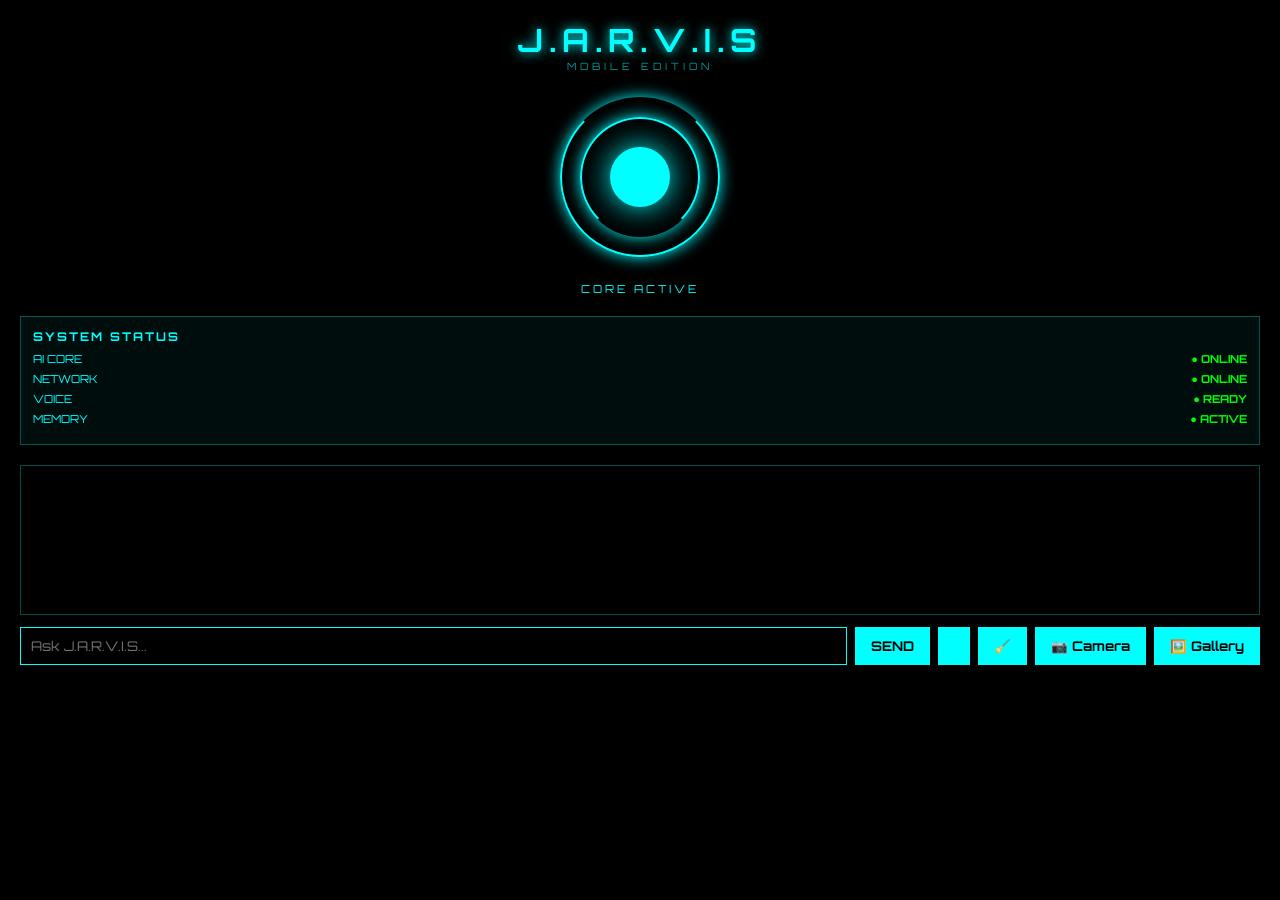
==== index.html @ c867ae98 "Update index.html" ====
<!DOCTYPE html>
<html>
<head>
<meta charset="UTF-8">
<meta name="viewport" content="width=device-width, initial-scale=1">
<title>J.A.R.V.I.S</title>
<link rel="stylesheet" href="style.css">
</head>
<body>
  <header><h1>J.A.R.V.I.S</h1><p>MOBILE EDITION</p></header>

  <div class="core">
    <div class="ring r1"></div>
    <div class="ring r2"></div>
    <div class="center"></div>
  </div>
  <p class="core-text">CORE ACTIVE</p>

  <div class="status">
    <h2>SYSTEM STATUS</h2>
    <div class="row"><span>AI CORE</span><b class="on">● ONLINE</b></div>
    <div class="row"><span>NETWORK</span><b class="on">● ONLINE</b></div>
    <div class="row"><span>VOICE</span><b class="on">● READY</b></div>
    <div class="row"><span>MEMORY</span><b class="on">● ACTIVE</b></div>
  </div>

  <div class="chat" id="chat"></div>
  <div class="input-area">
    <input id="msg" placeholder="Ask J.A.R.V.I.S...">
    <button id="send">SEND</button> <button id="mic-btn"> </button>
    
<button id="clear-btn">🧹</button>

<button type="button" id="cam-btn">📷 Camera</button>
<button type="button" id="gallery-btn">🖼️ Gallery</button>

<input type="file" id="camera-input" accept="image/*" capture="environment" style="display:none">
<input type="file" id="img-input" accept="image/*" style="display:none">


  </div>

  
<script src="script.js?v=3"></script>

</body>
</html>
---- style.css ----
@import url('https://fonts.googleapis.com/css2?family=Orbitron:wght@400;700&display=swap');

*{margin:0;padding:0;box-sizing:border-box;font-family:'Orbitron'}

body{background:#000;color:#0ff;padding:20px}

header{text-align:center}

header h1{letter-spacing:6px;text-shadow:0 0 12px #0ff}

header p{font-size:10px;letter-spacing:4px;opacity:.6}

.core{position:relative;width:160px;height:160px;margin:25px auto}

.ring{position:absolute;border:2px solid #0ff;border-radius:50%;box-shadow:0 0 15px #0ff}

.r1{inset:0;border-top-color:transparent;animation:spin 3s linear infinite}

.r2{inset:20px;border-bottom-color:transparent;animation:spin 2s linear infinite reverse}

.center{position:absolute;inset:50px;background:#0ff;border-radius:50%;box-shadow:0 0 30px #0ff;animation:pulse 1.5s infinite}

@keyframes spin{to{transform:rotate(360deg)}}

@keyframes pulse{50%{opacity:.4}}

.core-text{text-align:center;font-size:11px;letter-spacing:3px}

.status{border:1px solid rgba(0,255,255,.3);background:rgba(0,255,255,.05);padding:12px;margin:20px 0}

.status h2{font-size:12px;letter-spacing:2px;margin-bottom:8px}

.row{display:flex;justify-content:space-between;font-size:11px;margin:6px 0}

.on{color:#0f0}
.off{color:#f00}

.chat{border:1px solid rgba(0,255,255,.3);height:150px;overflow-y:auto;padding:10px;font-size:12px}

.msg{margin:6px 0;padding:6px;border-left:2px solid #0ff;background:rgba(0,255,255,.08)}

.msg.user{border-left-color:#fff}

.input-area{display:flex;gap:8px;margin-top:12px}

input{flex:1;background:#000;color:#0ff;border:1px solid #0ff;padding:10px}

button{background:#0ff;color:#000;border:none;padding:10px 16px;font-weight:bold}
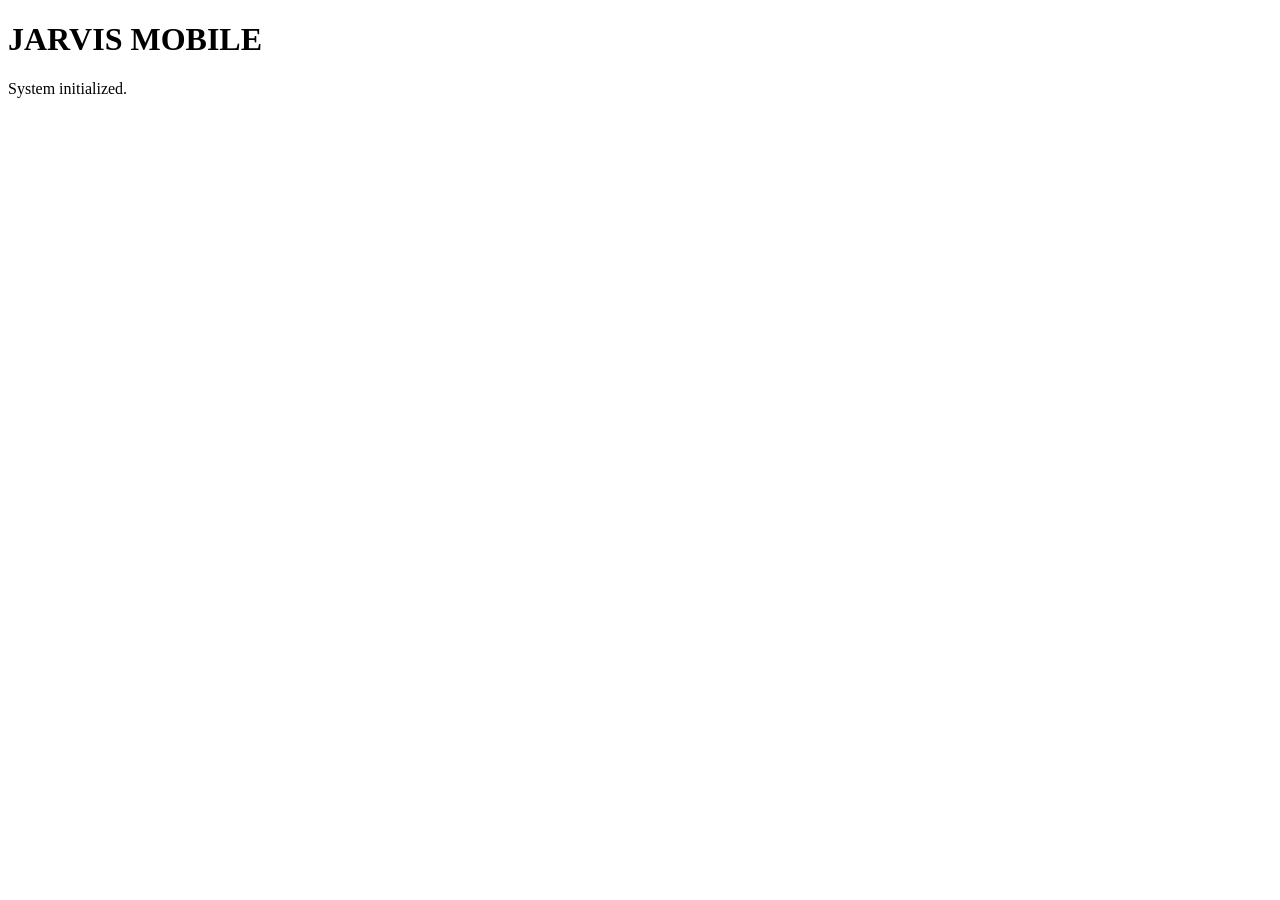
==== commit 86b1ba4b: "Create index.html" ====
--- a/index.html
+++ b/index.html
@@ -1,47 +1,14 @@
 <!DOCTYPE html>
-<html>
+<html lang="en">
 <head>
-<meta charset="UTF-8">
-<meta name="viewport" content="width=device-width, initial-scale=1">
-<title>J.A.R.V.I.S</title>
-<link rel="stylesheet" href="style.css">
+  <meta charset="UTF-8">
+  <meta name="viewport" content="width=device-width, initial-scale=1.0">
+  <title>JARVIS Mobile</title>
 </head>
 <body>
-  <header><h1>J.A.R.V.I.S</h1><p>MOBILE EDITION</p></header>
 
-  <div class="core">
-    <div class="ring r1"></div>
-    <div class="ring r2"></div>
-    <div class="center"></div>
-  </div>
-  <p class="core-text">CORE ACTIVE</p>
-
-  <div class="status">
-    <h2>SYSTEM STATUS</h2>
-    <div class="row"><span>AI CORE</span><b class="on">● ONLINE</b></div>
-    <div class="row"><span>NETWORK</span><b class="on">● ONLINE</b></div>
-    <div class="row"><span>VOICE</span><b class="on">● READY</b></div>
-    <div class="row"><span>MEMORY</span><b class="on">● ACTIVE</b></div>
-  </div>
-
-  <div class="chat" id="chat"></div>
-  <div class="input-area">
-    <input id="msg" placeholder="Ask J.A.R.V.I.S...">
-    <button id="send">SEND</button> <button id="mic-btn"> </button>
-    
-<button id="clear-btn">🧹</button>
-
-<button type="button" id="cam-btn">📷 Camera</button>
-<button type="button" id="gallery-btn">🖼️ Gallery</button>
-
-<input type="file" id="camera-input" accept="image/*" capture="environment" style="display:none">
-<input type="file" id="img-input" accept="image/*" style="display:none">
-
-
-  </div>
-
-  
-<script src="script.js?v=3"></script>
+  <h1>JARVIS MOBILE</h1>
+  <p>System initialized.</p>
 
 </body>
 </html>
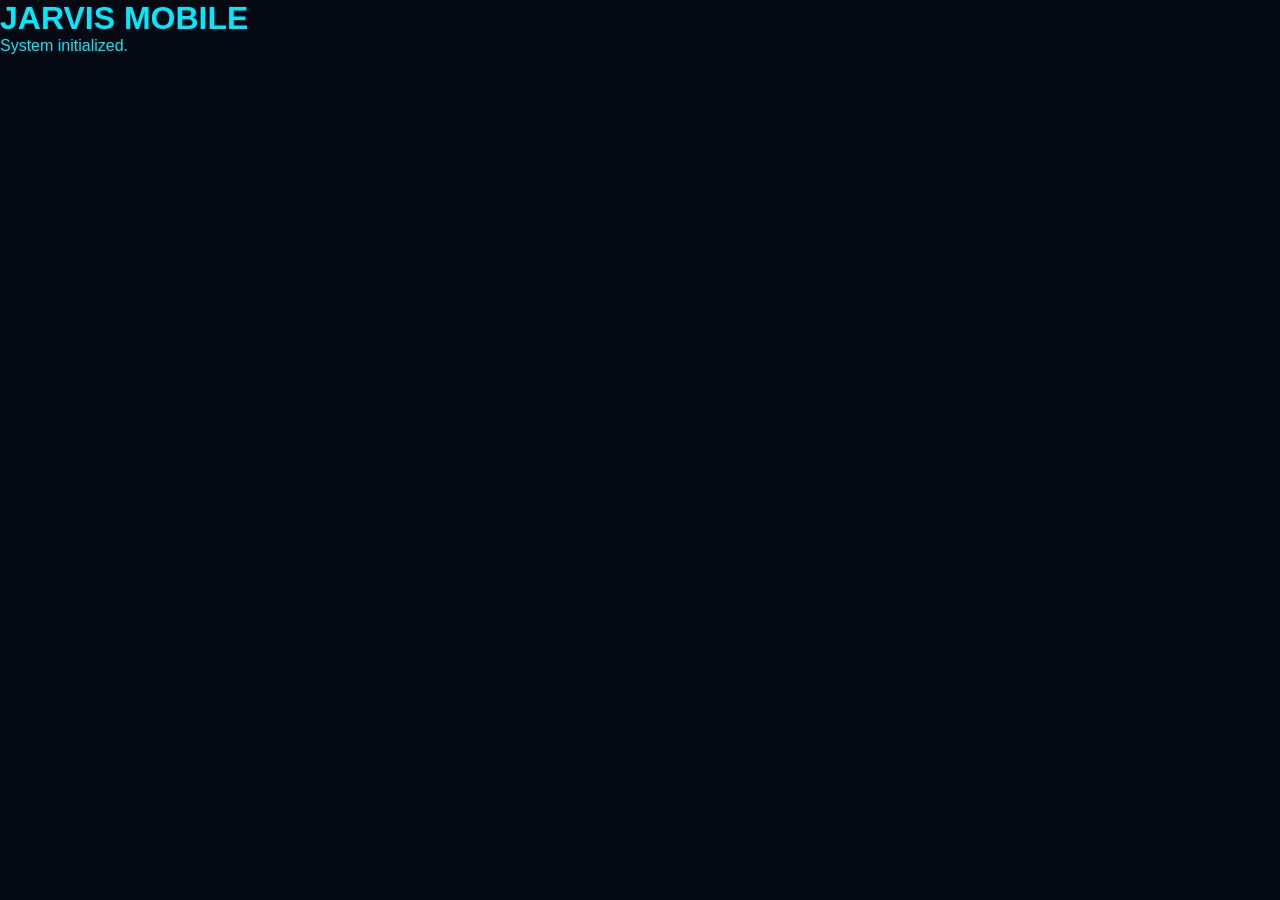
==== commit 9fda8e48: "Update index.html" ====
--- a/index.html
+++ b/index.html
@@ -4,6 +4,7 @@
   <meta charset="UTF-8">
   <meta name="viewport" content="width=device-width, initial-scale=1.0">
   <title>JARVIS Mobile</title>
+  <link rel="stylesheet" href="style.css">
 </head>
 <body>
 
--- a/style.css
+++ b/style.css
@@ -0,0 +1,150 @@
+* {
+  margin: 0;
+  padding: 0;
+  box-sizing: border-box;
+}
+
+body {
+  background: #050a12;
+  color: #00eaff;
+  font-family: Arial, sans-serif;
+  min-height: 100vh;
+  overflow-x: hidden;
+}
+
+.container {
+  width: 100%;
+  padding: 20px;
+}
+
+header {
+  text-align: center;
+  padding: 25px 10px;
+}
+
+header h1 {
+  font-size: 32px;
+  letter-spacing: 6px;
+  text-shadow: 0 0 15px #00eaff;
+}
+
+header p {
+  color: #8baab8;
+  margin-top: 8px;
+  letter-spacing: 3px;
+  font-size: 12px;
+}
+
+.status {
+  display: flex;
+  align-items: center;
+  justify-content: center;
+  gap: 8px;
+  margin-top: 18px;
+  font-size: 12px;
+}
+
+.dot {
+  width: 10px;
+  height: 10px;
+  background: #00ff88;
+  border-radius: 50%;
+  box-shadow: 0 0 12px #00ff88;
+}
+
+.arc {
+  width: 230px;
+  height: 230px;
+  border: 2px solid #00eaff;
+  border-radius: 50%;
+  margin: 35px auto;
+  display: flex;
+  align-items: center;
+  justify-content: center;
+  box-shadow: 0 0 25px #003e58, inset 0 0 25px #003e58;
+}
+
+.arc-inner {
+  width: 190px;
+  height: 190px;
+  border: 1px solid #007c99;
+  border-radius: 50%;
+  display: flex;
+  align-items: center;
+  justify-content: center;
+}
+
+.arc-inner span {
+  font-size: 50px;
+  text-shadow: 0 0 20px #00eaff;
+}
+
+.panel {
+  background: #0b1523;
+  border: 1px solid #123e52;
+  border-radius: 12px;
+  padding: 18px;
+  margin-bottom: 15px;
+}
+
+.panel h2 {
+  font-size: 14px;
+  letter-spacing: 3px;
+  margin-bottom: 15px;
+}
+
+.panel p {
+  color: #9bb8c5;
+  font-size: 14px;
+  line-height: 1.6;
+}
+
+.grid {
+  display: grid;
+  grid-template-columns: 1fr 1fr;
+  gap: 12px;
+}
+
+.card {
+  background: #0b1523;
+  border: 1px solid #123e52;
+  border-radius: 12px;
+  padding: 18px 10px;
+  text-align: center;
+}
+
+.card h3 {
+  font-size: 12px;
+  letter-spacing: 2px;
+  margin-bottom: 10px;
+}
+
+.card p {
+  color: #8baab8;
+  font-size: 12px;
+}
+
+button {
+  background: transparent;
+  color: #00eaff;
+  border: 1px solid #00eaff;
+  padding: 14px;
+  border-radius: 10px;
+  width: 100%;
+  font-size: 14px;
+  letter-spacing: 2px;
+  margin-top: 12px;
+}
+
+button:active {
+  background: #00eaff;
+  color: #050a12;
+}
+
+footer {
+  text-align: center;
+  color: #426577;
+  font-size: 11px;
+  padding: 25px 10px;
+  letter-spacing: 2px;
+}
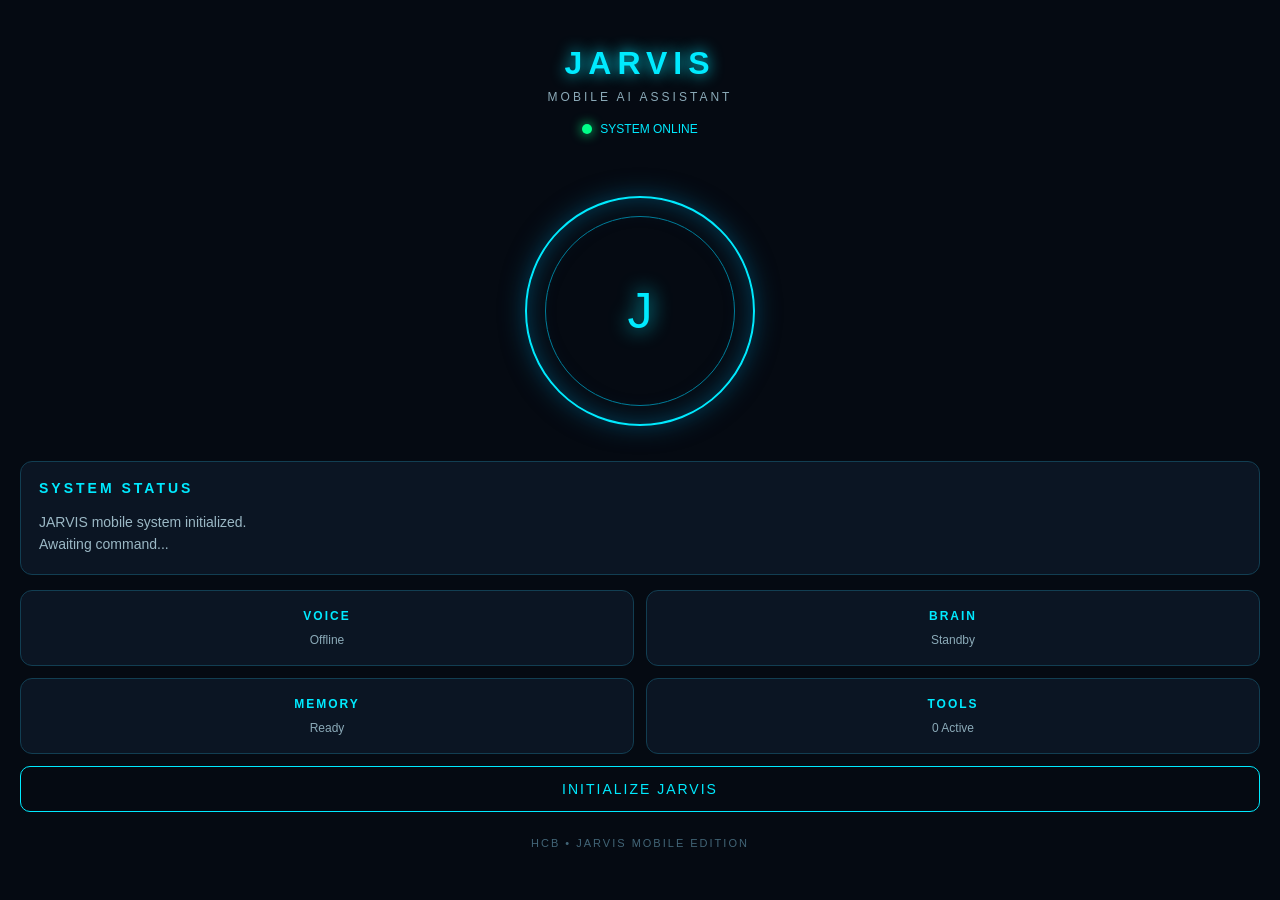
==== commit 2a35a1e1: "Update index.html" ====
--- a/index.html
+++ b/index.html
@@ -8,8 +8,59 @@
 </head>
 <body>
 
-  <h1>JARVIS MOBILE</h1>
-  <p>System initialized.</p>
+  <div class="container">
+
+  <header>
+    <h1>JARVIS</h1>
+    <p>MOBILE AI ASSISTANT</p>
+
+    <div class="status">
+      <div class="dot"></div>
+      <span>SYSTEM ONLINE</span>
+    </div>
+  </header>
+
+  <div class="arc">
+    <div class="arc-inner">
+      <span>J</span>
+    </div>
+  </div>
+
+  <div class="panel">
+    <h2>SYSTEM STATUS</h2>
+    <p>JARVIS mobile system initialized.</p>
+    <p>Awaiting command...</p>
+  </div>
+
+  <div class="grid">
+    <div class="card">
+      <h3>VOICE</h3>
+      <p>Offline</p>
+    </div>
+
+    <div class="card">
+      <h3>BRAIN</h3>
+      <p>Standby</p>
+    </div>
+
+    <div class="card">
+      <h3>MEMORY</h3>
+      <p>Ready</p>
+    </div>
+
+    <div class="card">
+      <h3>TOOLS</h3>
+      <p>0 Active</p>
+    </div>
+  </div>
+
+  <button>INITIALIZE JARVIS</button>
+
+  <footer>
+    HCB • JARVIS MOBILE EDITION
+  </footer>
+
+  </div>
 
 </body>
 </html>
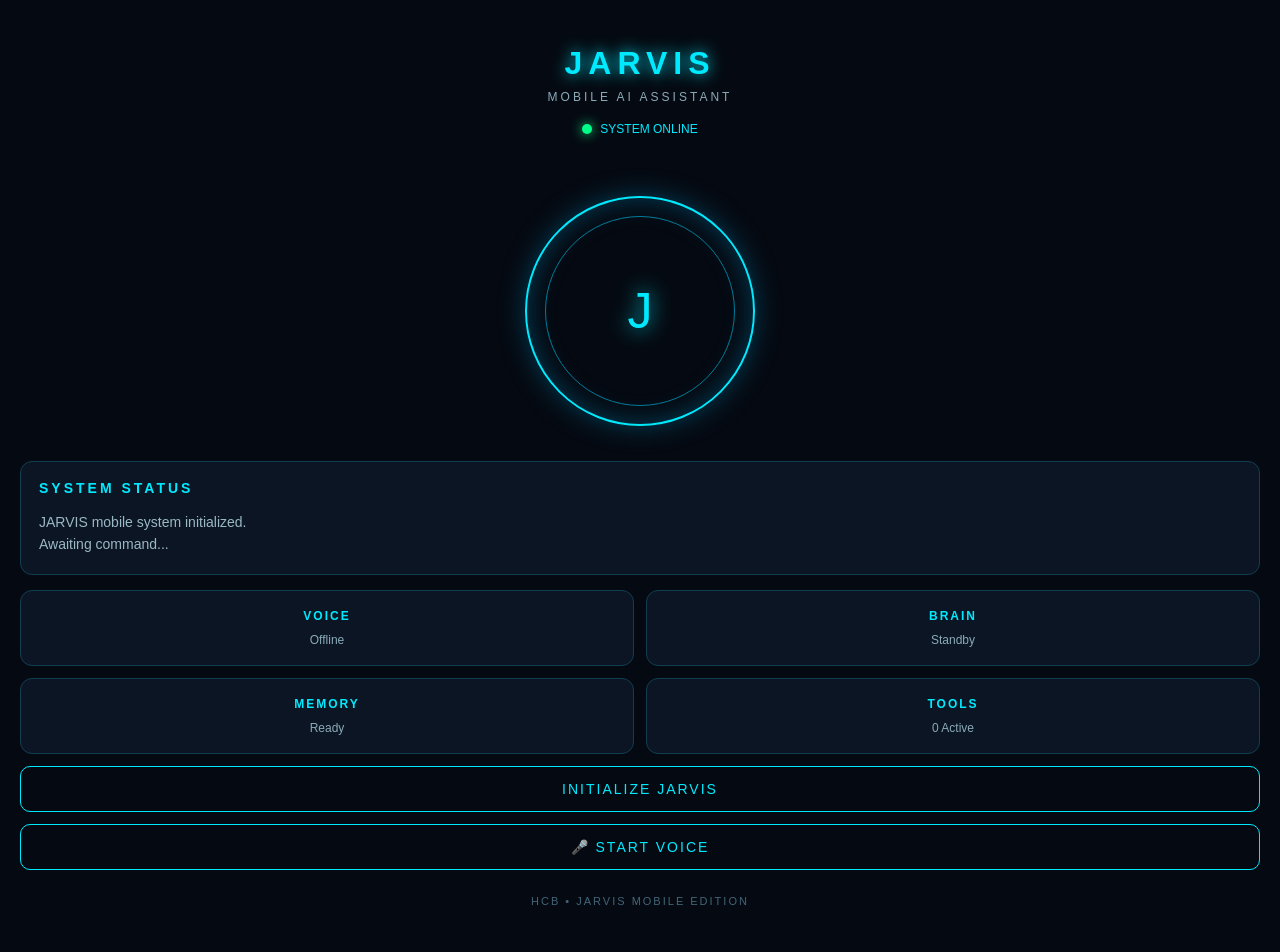
==== commit ad0d2429: "Update index.html" ====
--- a/index.html
+++ b/index.html
@@ -54,13 +54,15 @@
     </div>
   </div>
 
-  <button>INITIALIZE JARVIS</button>
+  <button id="initializeBtn">INITIALIZE JARVIS</button>
+
+<button id="voiceBtn">🎤 START VOICE</button>
 
   <footer>
     HCB • JARVIS MOBILE EDITION
   </footer>
 
   </div>
-
+<script src="script.js"></script>
 </body>
 </html>
